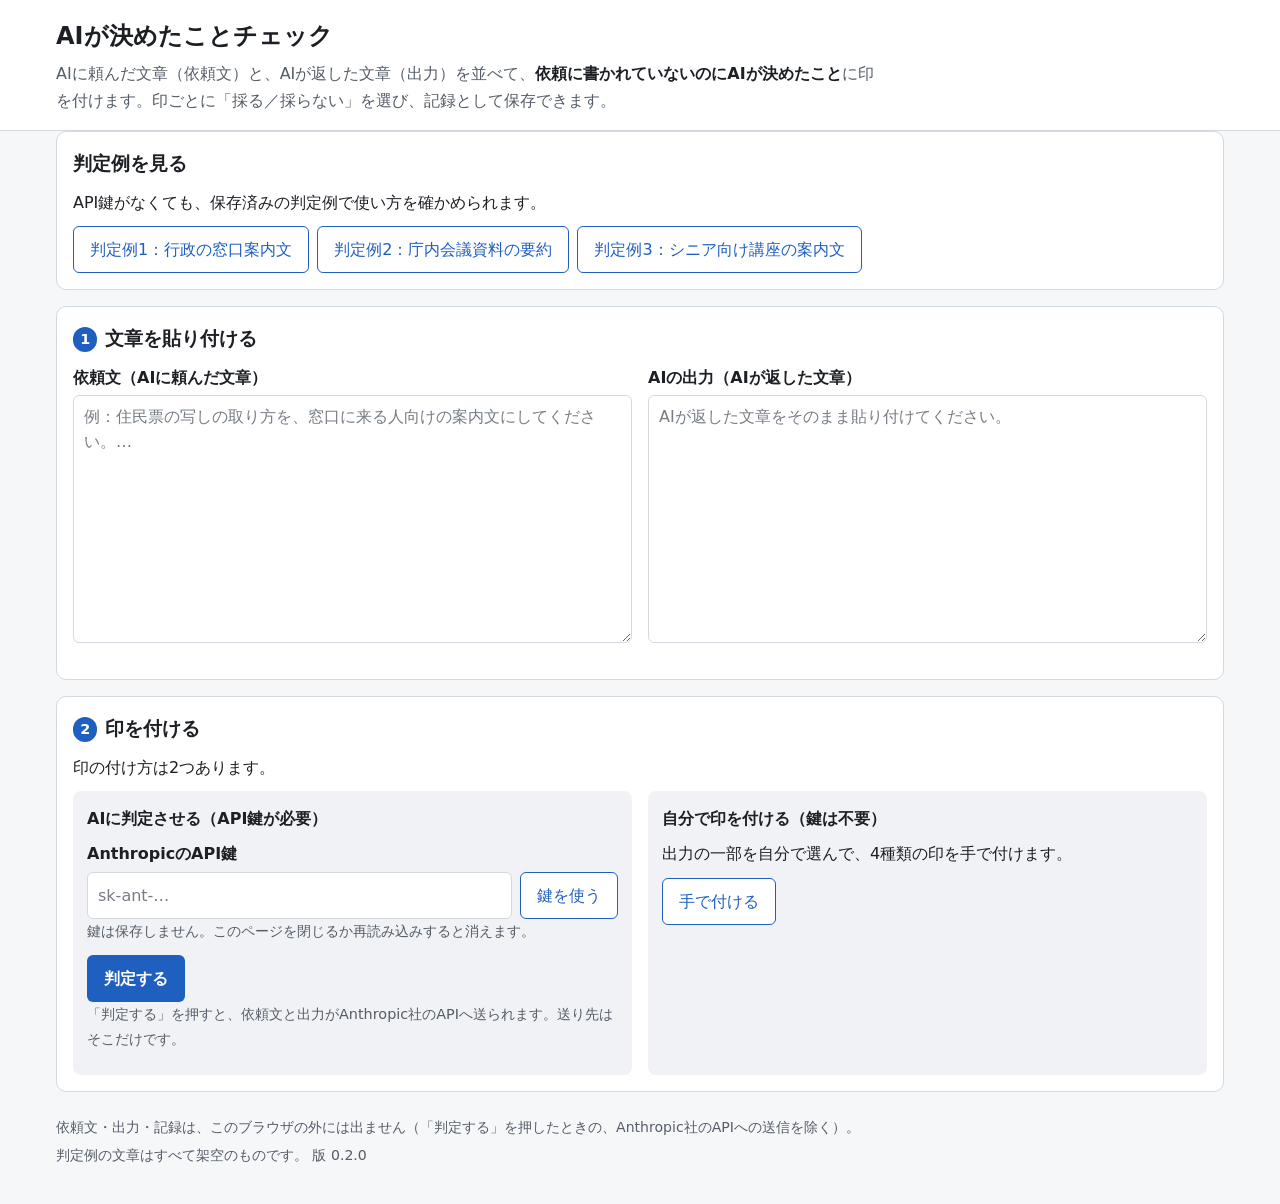
==== index.html @ 1588ded6 "画面を追加（貼り付け・判定・印の表示・一覧・手で付ける・書き出し） v0.2.0" ====
<!doctype html>
<html lang="ja">
<head>
  <meta charset="utf-8">
  <meta name="viewport" content="width=device-width, initial-scale=1">
  <meta http-equiv="Content-Security-Policy" content="default-src 'self'; script-src 'self'; style-src 'self'; img-src 'self' data: blob:; connect-src https://api.anthropic.com; object-src 'none'; base-uri 'none'; form-action 'none'">
  <meta name="referrer" content="no-referrer">
  <meta name="color-scheme" content="light dark">
  <title>AIが決めたことチェック</title>
  <link rel="stylesheet" href="assets/style.css?v=0.2.0">
</head>
<body>
  <a class="skip" href="#main">本文へ移動</a>
  <header class="site-header">
    <div class="wrap">
      <h1>AIが決めたことチェック</h1>
      <p class="lead">AIに頼んだ文章（依頼文）と、AIが返した文章（出力）を並べて、<strong>依頼に書かれていないのにAIが決めたこと</strong>に印を付けます。印ごとに「採る／採らない」を選び、記録として保存できます。</p>
    </div>
  </header>

  <main id="main" class="wrap">
    <section class="card" aria-labelledby="h-examples">
      <h2 id="h-examples">判定例を見る</h2>
      <p>API鍵がなくても、保存済みの判定例で使い方を確かめられます。</p>
      <div id="example-buttons" class="button-row"></div>
    </section>

    <section class="card" aria-labelledby="h-input">
      <h2 id="h-input"><span class="step">1</span>文章を貼り付ける</h2>
      <div class="two-col">
        <div class="field">
          <label for="request-input">依頼文（AIに頼んだ文章）</label>
          <textarea id="request-input" rows="9" placeholder="例：住民票の写しの取り方を、窓口に来る人向けの案内文にしてください。…"></textarea>
        </div>
        <div class="field">
          <label for="output-input">AIの出力（AIが返した文章）</label>
          <textarea id="output-input" rows="9" placeholder="AIが返した文章をそのまま貼り付けてください。"></textarea>
        </div>
      </div>
    </section>

    <section class="card" aria-labelledby="h-judge">
      <h2 id="h-judge"><span class="step">2</span>印を付ける</h2>
      <p>印の付け方は2つあります。</p>
      <div class="two-col">
        <div class="option">
          <h3>AIに判定させる（API鍵が必要）</h3>
          <div class="field">
            <label for="key-input">AnthropicのAPI鍵</label>
            <div class="inline">
              <input id="key-input" type="password" autocomplete="off" spellcheck="false" placeholder="sk-ant-…">
              <button id="key-set" type="button" class="secondary">鍵を使う</button>
            </div>
            <p id="key-status" class="hint">鍵は保存しません。このページを閉じるか再読み込みすると消えます。</p>
            <button id="key-clear" type="button" class="link" hidden>鍵を消す</button>
          </div>
          <button id="judge-btn" type="button" class="primary">判定する</button>
          <p class="hint">「判定する」を押すと、依頼文と出力がAnthropic社のAPIへ送られます。送り先はそこだけです。</p>
        </div>
        <div class="option">
          <h3>自分で印を付ける（鍵は不要）</h3>
          <p>出力の一部を自分で選んで、4種類の印を手で付けます。</p>
          <button id="manual-btn" type="button" class="secondary">手で付ける</button>
        </div>
      </div>
      <p id="status" class="status" role="status" aria-live="polite"></p>
      <div id="error" class="error" role="alert" hidden></div>
    </section>

    <section id="result-section" class="card" aria-labelledby="h-result" hidden>
      <h2 id="h-result"><span class="step">3</span>印の付いた文章</h2>
      <p id="origin-note" class="origin"></p>
      <ul class="legend" id="legend"></ul>
      <div class="two-col">
        <div>
          <h3 class="pane-title">依頼文</h3>
          <div id="request-view" class="text-view" tabindex="0" aria-label="依頼文（印付き）"></div>
        </div>
        <div>
          <h3 class="pane-title">AIの出力</h3>
          <div id="output-view" class="text-view" tabindex="0" aria-label="AIの出力（印付き）"></div>
        </div>
      </div>
      <p class="hint">色の付いた箇所の後ろの番号を押すと、下の一覧のその印へ移ります。</p>

      <div id="manual-panel" class="manual" hidden>
        <h3>手で付ける</h3>
        <p>上の文章をなぞって選ぶと、下の欄に入ります。「落とした」は、依頼文の側をなぞってください。</p>
        <fieldset class="type-pick">
          <legend>印の種類</legend>
          <div id="manual-types" class="type-options"></div>
        </fieldset>
        <div class="two-col">
          <div class="field">
            <label for="manual-output">出力の該当箇所</label>
            <textarea id="manual-output" rows="3" placeholder="AIの出力をなぞって選ぶと入ります（「落とした」で無い場合は空のまま）"></textarea>
          </div>
          <div class="field">
            <label for="manual-request">依頼文の対応箇所</label>
            <textarea id="manual-request" rows="3" placeholder="依頼文をなぞって選ぶと入ります（無ければ空のまま＝「なし」）"></textarea>
          </div>
        </div>
        <div class="field">
          <label for="manual-reason">理由（一行）</label>
          <input id="manual-reason" type="text" placeholder="例：支払い方法は依頼に無い">
        </div>
        <div class="button-row">
          <button id="manual-add" type="button" class="primary">印を付ける</button>
          <button id="manual-close" type="button" class="link">手で付けるのをやめる</button>
        </div>
        <p id="manual-msg" class="status" role="status" aria-live="polite"></p>
      </div>
    </section>

    <section id="list-section" class="card" aria-labelledby="h-list" hidden>
      <h2 id="h-list"><span class="step">4</span>印の一覧</h2>
      <p>印ごとに選んでください。<strong>採る</strong>＝AIの判断をそのまま受け入れる。<strong>採らない</strong>＝直す・元に戻す。</p>
      <p id="summary" class="summary"></p>
      <div id="mark-list" class="mark-list"></div>
    </section>

    <section id="export-section" class="card" aria-labelledby="h-export" hidden>
      <h2 id="h-export"><span class="step">5</span>記録を書き出す</h2>
      <p>依頼文・出力・印・「採る／採らない」・メモを、ファイルとしてこの端末に保存します。どこにも送信しません。</p>
      <div class="button-row">
        <button id="export-csv" type="button" class="secondary">CSVで保存（Excelで開けます）</button>
        <button id="export-json" type="button" class="secondary">JSONで保存</button>
      </div>
    </section>
  </main>

  <footer class="site-footer">
    <div class="wrap">
      <p>依頼文・出力・記録は、このブラウザの外には出ません（「判定する」を押したときの、Anthropic社のAPIへの送信を除く）。</p>
      <p>判定例の文章はすべて架空のものです。 版 <span id="app-version"></span></p>
    </div>
  </footer>

  <script src="assets/audit-core.js?v=0.2.0"></script>
  <script src="assets/examples.js?v=0.2.0"></script>
  <script src="assets/app.js?v=0.2.0"></script>
</body>
</html>
---- assets/style.css ----
/* ai-decision-audit — 画面の見た目（ライト／ダーク両対応） */

:root {
  --bg: #f6f7f9;
  --surface: #ffffff;
  --surface-2: #f0f2f5;
  --text: #1c1f24;
  --muted: #555d68;
  --border: #d4d9e0;
  --accent: #1f5fbf;
  --accent-text: #ffffff;
  --accent-soft: #e6eefb;
  --focus: #f0a000;
  --error-bg: #fdecec;
  --error-text: #8a1c1c;
  --error-border: #e2a3a3;

  --drop-bg: #fde2e2; --drop-line: #c0392b;
  --add-bg: #dcf3e3;  --add-line: #1e7d45;
  --choose-bg: #dfe8fb; --choose-line: #2457b3;
  --shift-bg: #fdebd0; --shift-line: #a85a08;
}

@media (prefers-color-scheme: dark) {
  :root {
    --bg: #15171b;
    --surface: #1e2127;
    --surface-2: #272b33;
    --text: #e8eaee;
    --muted: #a7afba;
    --border: #3a404a;
    --accent: #6ea2f2;
    --accent-text: #0d1420;
    --accent-soft: #233350;
    --focus: #ffc23d;
    --error-bg: #3a1d1f;
    --error-text: #ffc9c9;
    --error-border: #7a3a3d;

    --drop-bg: #4a2427; --drop-line: #ff8a80;
    --add-bg: #1d3d2a;  --add-line: #6fd39a;
    --choose-bg: #22335a; --choose-line: #8fb4ff;
    --shift-bg: #4a3415; --shift-line: #ffb35c;
  }
}

* { box-sizing: border-box; }

html { -webkit-text-size-adjust: 100%; }

body {
  margin: 0;
  background: var(--bg);
  color: var(--text);
  font-family: system-ui, -apple-system, "Segoe UI", "Hiragino Sans", "Hiragino Kaku Gothic ProN", "Yu Gothic UI", Meiryo, sans-serif;
  font-size: 16px;
  line-height: 1.7;
}

.wrap { max-width: 1200px; margin: 0 auto; padding: 0 16px; }

.skip { position: absolute; left: -9999px; }
.skip:focus { left: 16px; top: 8px; background: var(--surface); padding: 8px 12px; z-index: 10; }

.site-header { background: var(--surface); border-bottom: 1px solid var(--border); padding: 20px 0 16px; }
.site-header h1 { margin: 0 0 6px; font-size: 1.5rem; line-height: 1.4; }
.lead { margin: 0; color: var(--muted); max-width: 52em; }
.lead strong { color: var(--text); }

main { padding-top: 20px; padding-bottom: 24px; }

.card {
  background: var(--surface);
  border: 1px solid var(--border);
  border-radius: 10px;
  padding: 16px;
  margin-bottom: 16px;
}
.card h2 { margin: 0 0 8px; font-size: 1.2rem; display: flex; align-items: center; gap: 8px; }
.card h3 { font-size: 1rem; margin: 0 0 8px; }
.card p { margin: 0 0 10px; }

.step {
  display: inline-flex; align-items: center; justify-content: center;
  width: 1.7em; height: 1.7em; border-radius: 50%;
  background: var(--accent); color: var(--accent-text); font-size: .9rem; flex: none;
}

.two-col { display: grid; grid-template-columns: 1fr; gap: 16px; }
@media (min-width: 800px) { .two-col { grid-template-columns: 1fr 1fr; } }

.option { background: var(--surface-2); border-radius: 8px; padding: 14px; }

.field { margin-bottom: 12px; }
.field label, .type-pick legend { display: block; font-weight: 600; margin-bottom: 4px; }

textarea, input[type="text"], input[type="password"] {
  width: 100%;
  font: inherit;
  color: var(--text);
  background: var(--surface);
  border: 1px solid var(--border);
  border-radius: 6px;
  padding: 8px 10px;
}
textarea { resize: vertical; line-height: 1.6; }
textarea::placeholder, input::placeholder { color: var(--muted); opacity: .8; }

.inline { display: flex; gap: 8px; }
.inline input { flex: 1; min-width: 0; }

button {
  font: inherit;
  border-radius: 6px;
  padding: 9px 16px;
  cursor: pointer;
  border: 1px solid transparent;
  min-height: 44px;
}
button.primary { background: var(--accent); color: var(--accent-text); font-weight: 600; }
button.secondary { background: var(--surface); color: var(--accent); border-color: var(--accent); }
button.link { background: none; color: var(--accent); text-decoration: underline; padding: 6px 4px; min-height: 0; }
button:disabled { opacity: .55; cursor: not-allowed; }
button:not(:disabled):hover { filter: brightness(1.08); }

:focus-visible { outline: 3px solid var(--focus); outline-offset: 2px; }

.button-row { display: flex; flex-wrap: wrap; gap: 8px; align-items: center; }

.hint { color: var(--muted); font-size: .9rem; margin: 6px 0 0; }

.status { min-height: 1.5em; margin: 12px 0 0; font-weight: 600; }
.status:empty { display: none; }

.error {
  margin-top: 12px;
  background: var(--error-bg);
  color: var(--error-text);
  border: 1px solid var(--error-border);
  border-radius: 8px;
  padding: 12px 14px;
}
.error p { margin: 0 0 4px; }
.error ul { margin: 6px 0 0; padding-left: 1.3em; font-size: .9rem; }

.origin { color: var(--muted); }

/* 凡例 */
.legend { list-style: none; padding: 0; margin: 0 0 14px; display: grid; gap: 6px; grid-template-columns: 1fr; }
@media (min-width: 800px) { .legend { grid-template-columns: 1fr 1fr; } }
.legend li { display: flex; gap: 8px; align-items: baseline; font-size: .92rem; }
.legend .chip { flex: none; }

/* 印の色。色だけでなく下線の形でも区別できるようにする */
.chip {
  display: inline-block;
  padding: 0 8px;
  border-radius: 4px;
  font-weight: 700;
  font-size: .85rem;
  line-height: 1.7;
  border: 1px solid;
  white-space: nowrap;
}
.t-drop   { --c-bg: var(--drop-bg);   --c-line: var(--drop-line);   --c-style: dashed; }
.t-add    { --c-bg: var(--add-bg);    --c-line: var(--add-line);    --c-style: solid; }
.t-choose { --c-bg: var(--choose-bg); --c-line: var(--choose-line); --c-style: double; }
.t-shift  { --c-bg: var(--shift-bg);  --c-line: var(--shift-line);  --c-style: wavy; }
.chip { background: var(--c-bg); border-color: var(--c-line); color: var(--text); }

.text-view {
  white-space: pre-wrap;
  overflow-wrap: anywhere;
  background: var(--surface-2);
  border: 1px solid var(--border);
  border-radius: 8px;
  padding: 12px;
  min-height: 6em;
  line-height: 1.9;
}
.pane-title { margin: 0 0 6px; color: var(--muted); font-size: .95rem; }

.hl {
  background: var(--c-bg);
  text-decoration-line: underline;
  text-decoration-style: var(--c-style);
  text-decoration-color: var(--c-line);
  text-decoration-thickness: 2px;
  text-underline-offset: 4px;
  border-radius: 2px;
}
.hl.multi { box-shadow: inset 0 0 0 1px var(--c-line); }

/* 番号の札。番号は ::after で出すので、文章を選んだときに番号が混ざらない */
.badge {
  display: inline-flex;
  align-items: center;
  justify-content: center;
  min-width: 1.6em;
  height: 1.45em;
  min-height: 0;
  padding: 0 4px;
  margin: 0 2px;
  border-radius: 999px;
  font-size: .72rem;
  font-weight: 700;
  line-height: 1;
  vertical-align: super;
  background: var(--c-line);
  color: var(--surface);
  border: none;
  user-select: none;
  -webkit-user-select: none;
}
.badge::after { content: attr(data-no); }

/* 手で付ける */
.manual { margin-top: 18px; padding-top: 16px; border-top: 1px dashed var(--border); }
.type-pick { border: none; padding: 0; margin: 0 0 12px; }
.type-options { display: flex; flex-wrap: wrap; gap: 8px; }
.type-options label {
  display: inline-flex; align-items: center; gap: 6px;
  padding: 6px 10px; border: 1px solid var(--border); border-radius: 6px; cursor: pointer;
  background: var(--surface); min-height: 44px;
}
.type-options label:has(input:checked) { border-color: var(--c-line); background: var(--c-bg); }
.type-options input { margin: 0; width: 18px; height: 18px; }

/* 一覧 */
.summary { font-weight: 600; }
.mark-list { display: grid; gap: 12px; }
.mark-card {
  border: 1px solid var(--border);
  border-left: 6px solid var(--c-line);
  border-radius: 8px;
  padding: 12px 14px;
  background: var(--surface);
}
.mark-card.flash { box-shadow: 0 0 0 3px var(--focus); }
.mark-head { display: flex; flex-wrap: wrap; align-items: center; gap: 8px; margin-bottom: 8px; }
.mark-no { font-weight: 700; }
.mark-src { color: var(--muted); font-size: .85rem; }
.mark-head .spacer { flex: 1; }
.mark-card dl { margin: 0 0 10px; display: grid; grid-template-columns: 1fr; gap: 2px 12px; }
@media (min-width: 800px) { .mark-card dl { grid-template-columns: 11em 1fr; } }
.mark-card dt { color: var(--muted); font-size: .88rem; }
.mark-card dd { margin: 0 0 6px; overflow-wrap: anywhere; white-space: pre-wrap; }
.mark-card .notfound { color: var(--error-text); font-size: .85rem; white-space: normal; }
.decision { border: none; padding: 0; margin: 0 0 8px; display: flex; flex-wrap: wrap; gap: 8px; align-items: center; }
.decision legend { float: left; margin-right: 6px; font-weight: 600; }
.decision label {
  display: inline-flex; align-items: center; gap: 6px; cursor: pointer;
  padding: 6px 14px; border: 1px solid var(--border); border-radius: 999px; min-height: 44px;
}
.decision label:has(input:checked) { border-color: var(--accent); background: var(--accent-soft); font-weight: 700; }
.decision input { margin: 0; width: 18px; height: 18px; }
.memo label { display: block; font-size: .9rem; color: var(--muted); margin-bottom: 2px; }

.site-footer { color: var(--muted); font-size: .88rem; padding: 8px 0 32px; }
.site-footer p { margin: 0 0 4px; }

[hidden] { display: none !important; }

.hl.flash { box-shadow: 0 0 0 3px var(--focus); }
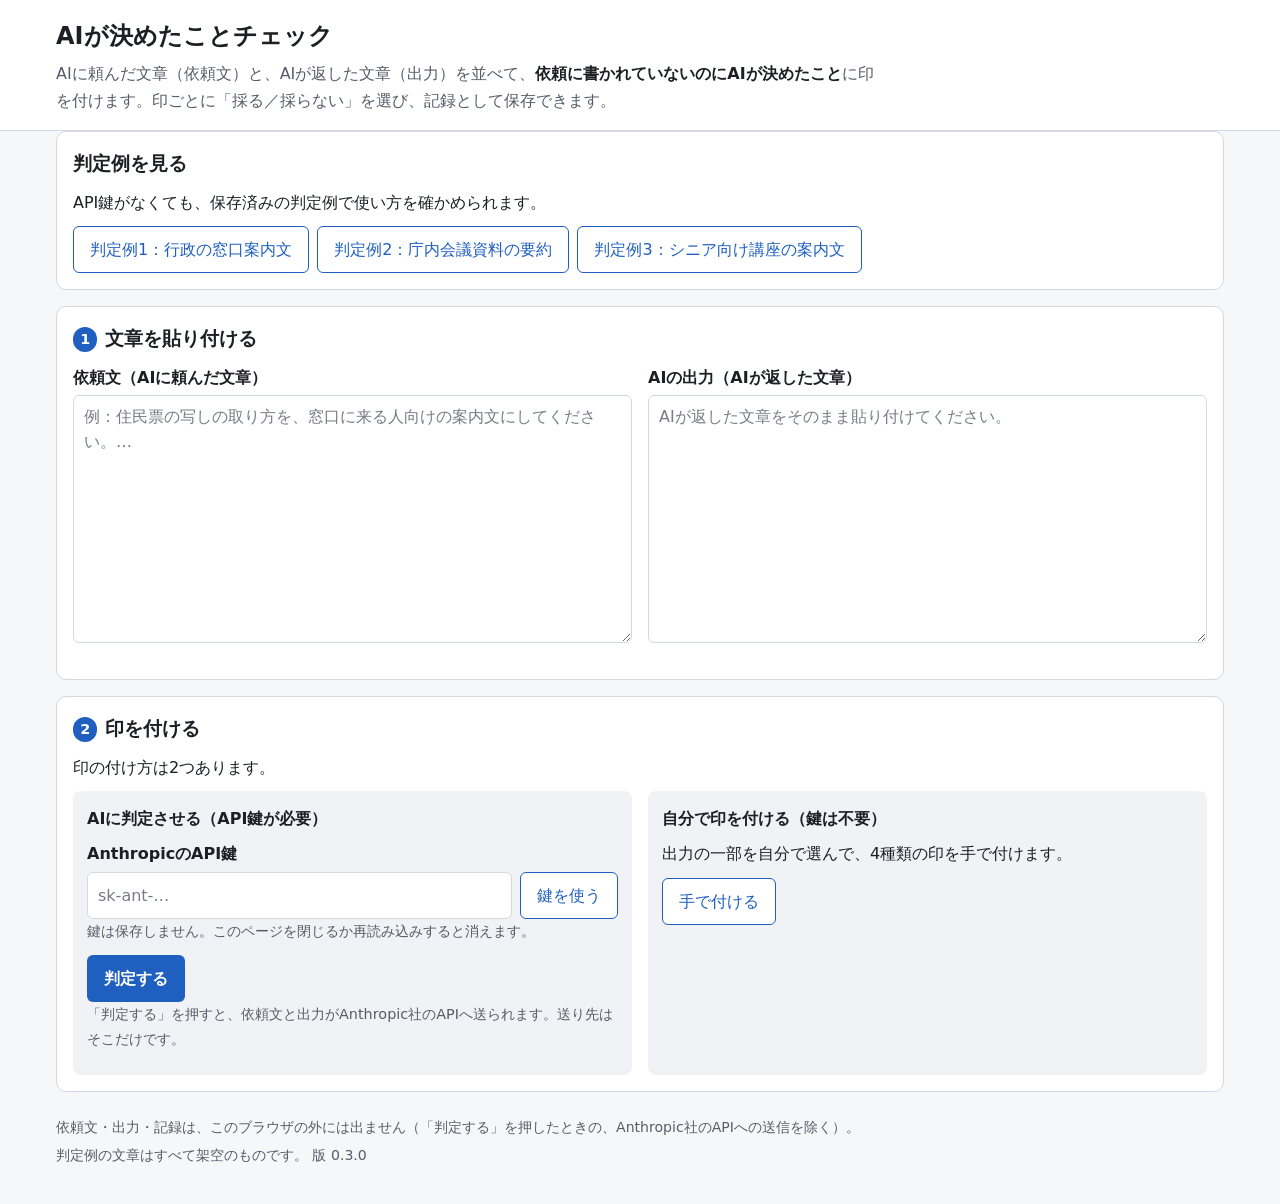
==== commit 22bfecd9: "スマホでの「採る／採らない」の並びとメモ欄の例文を直す、画面写真の幅を固定 v0.3.0" ====
--- a/index.html
+++ b/index.html
@@ -7,7 +7,7 @@
   <meta name="referrer" content="no-referrer">
   <meta name="color-scheme" content="light dark">
   <title>AIが決めたことチェック</title>
-  <link rel="stylesheet" href="assets/style.css?v=0.2.0">
+  <link rel="stylesheet" href="assets/style.css?v=0.3.0">
 </head>
 <body>
   <a class="skip" href="#main">本文へ移動</a>
@@ -136,8 +136,8 @@
     </div>
   </footer>
 
-  <script src="assets/audit-core.js?v=0.2.0"></script>
-  <script src="assets/examples.js?v=0.2.0"></script>
-  <script src="assets/app.js?v=0.2.0"></script>
+  <script src="assets/audit-core.js?v=0.3.0"></script>
+  <script src="assets/examples.js?v=0.3.0"></script>
+  <script src="assets/app.js?v=0.3.0"></script>
 </body>
 </html>
--- a/assets/style.css
+++ b/assets/style.css
@@ -247,7 +247,7 @@
 .mark-card dd { margin: 0 0 6px; overflow-wrap: anywhere; white-space: pre-wrap; }
 .mark-card .notfound { color: var(--error-text); font-size: .85rem; white-space: normal; }
 .decision { border: none; padding: 0; margin: 0 0 8px; display: flex; flex-wrap: wrap; gap: 8px; align-items: center; }
-.decision legend { float: left; margin-right: 6px; font-weight: 600; }
+.decision legend { float: left; width: 100%; margin-bottom: 2px; font-weight: 600; }
 .decision label {
   display: inline-flex; align-items: center; gap: 6px; cursor: pointer;
   padding: 6px 14px; border: 1px solid var(--border); border-radius: 999px; min-height: 44px;
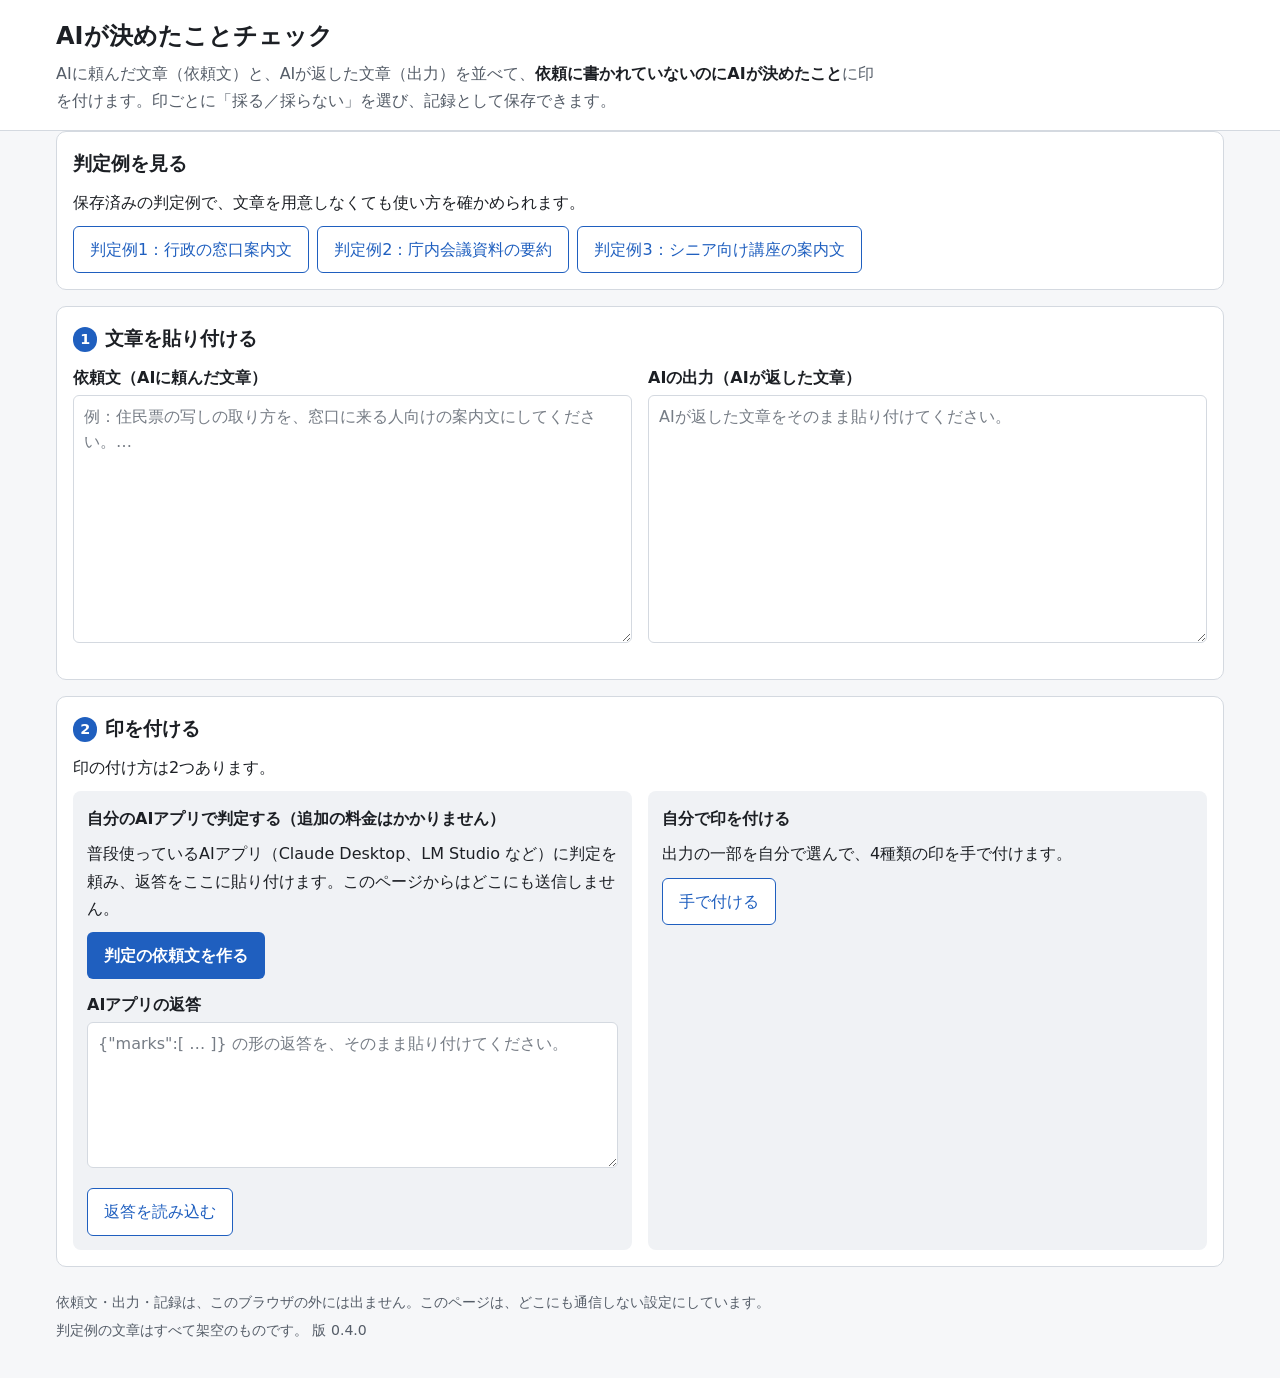
==== commit c5b7249f: "API鍵の仕組みを外し、自分のAIアプリで判定する方式にする（0.4.0） - AnthropicのAPI鍵の入力欄と、APIへの送信の処理を削除 - 判定の依頼文を作ってコピーし、自分のAIアプリの" ====
--- a/index.html
+++ b/index.html
@@ -3,11 +3,11 @@
 <head>
   <meta charset="utf-8">
   <meta name="viewport" content="width=device-width, initial-scale=1">
-  <meta http-equiv="Content-Security-Policy" content="default-src 'self'; script-src 'self'; style-src 'self'; img-src 'self' data: blob:; connect-src https://api.anthropic.com; object-src 'none'; base-uri 'none'; form-action 'none'">
+  <meta http-equiv="Content-Security-Policy" content="default-src 'self'; script-src 'self'; style-src 'self'; img-src 'self' data: blob:; connect-src 'none'; object-src 'none'; base-uri 'none'; form-action 'none'">
   <meta name="referrer" content="no-referrer">
   <meta name="color-scheme" content="light dark">
   <title>AIが決めたことチェック</title>
-  <link rel="stylesheet" href="assets/style.css?v=0.3.0">
+  <link rel="stylesheet" href="assets/style.css?v=0.4.0">
 </head>
 <body>
   <a class="skip" href="#main">本文へ移動</a>
@@ -21,7 +21,7 @@
   <main id="main" class="wrap">
     <section class="card" aria-labelledby="h-examples">
       <h2 id="h-examples">判定例を見る</h2>
-      <p>API鍵がなくても、保存済みの判定例で使い方を確かめられます。</p>
+      <p>保存済みの判定例で、文章を用意しなくても使い方を確かめられます。</p>
       <div id="example-buttons" class="button-row"></div>
     </section>
 
@@ -44,21 +44,21 @@
       <p>印の付け方は2つあります。</p>
       <div class="two-col">
         <div class="option">
-          <h3>AIに判定させる（API鍵が必要）</h3>
+          <h3>自分のAIアプリで判定する（追加の料金はかかりません）</h3>
+          <p>普段使っているAIアプリ（Claude Desktop、LM Studio など）に判定を頼み、返答をここに貼り付けます。このページからはどこにも送信しません。</p>
+          <button id="copy-prompt" type="button" class="primary">判定の依頼文を作る</button>
+          <div id="prompt-area" class="field" hidden>
+            <label for="prompt-text">判定の依頼文（AIアプリに貼り付ける文章）</label>
+            <textarea id="prompt-text" rows="6" readonly></textarea>
+          </div>
           <div class="field">
-            <label for="key-input">AnthropicのAPI鍵</label>
-            <div class="inline">
-              <input id="key-input" type="password" autocomplete="off" spellcheck="false" placeholder="sk-ant-…">
-              <button id="key-set" type="button" class="secondary">鍵を使う</button>
-            </div>
-            <p id="key-status" class="hint">鍵は保存しません。このページを閉じるか再読み込みすると消えます。</p>
-            <button id="key-clear" type="button" class="link" hidden>鍵を消す</button>
+            <label for="answer-input">AIアプリの返答</label>
+            <textarea id="answer-input" rows="5" spellcheck="false" placeholder='{"marks":[ … ]} の形の返答を、そのまま貼り付けてください。'></textarea>
           </div>
-          <button id="judge-btn" type="button" class="primary">判定する</button>
-          <p class="hint">「判定する」を押すと、依頼文と出力がAnthropic社のAPIへ送られます。送り先はそこだけです。</p>
+          <button id="load-answer" type="button" class="secondary">返答を読み込む</button>
         </div>
         <div class="option">
-          <h3>自分で印を付ける（鍵は不要）</h3>
+          <h3>自分で印を付ける</h3>
           <p>出力の一部を自分で選んで、4種類の印を手で付けます。</p>
           <button id="manual-btn" type="button" class="secondary">手で付ける</button>
         </div>
@@ -131,13 +131,13 @@
 
   <footer class="site-footer">
     <div class="wrap">
-      <p>依頼文・出力・記録は、このブラウザの外には出ません（「判定する」を押したときの、Anthropic社のAPIへの送信を除く）。</p>
+      <p>依頼文・出力・記録は、このブラウザの外には出ません。このページは、どこにも通信しない設定にしています。</p>
       <p>判定例の文章はすべて架空のものです。 版 <span id="app-version"></span></p>
     </div>
   </footer>
 
-  <script src="assets/audit-core.js?v=0.3.0"></script>
-  <script src="assets/examples.js?v=0.3.0"></script>
-  <script src="assets/app.js?v=0.3.0"></script>
+  <script src="assets/audit-core.js?v=0.4.0"></script>
+  <script src="assets/examples.js?v=0.4.0"></script>
+  <script src="assets/app.js?v=0.4.0"></script>
 </body>
 </html>
--- a/assets/style.css
+++ b/assets/style.css
@@ -90,6 +90,7 @@
 @media (min-width: 800px) { .two-col { grid-template-columns: 1fr 1fr; } }
 
 .option { background: var(--surface-2); border-radius: 8px; padding: 14px; }
+.option > button + .field, .option > .field + .field { margin-top: 12px; }
 
 .field { margin-bottom: 12px; }
 .field label, .type-pick legend { display: block; font-weight: 600; margin-bottom: 4px; }
